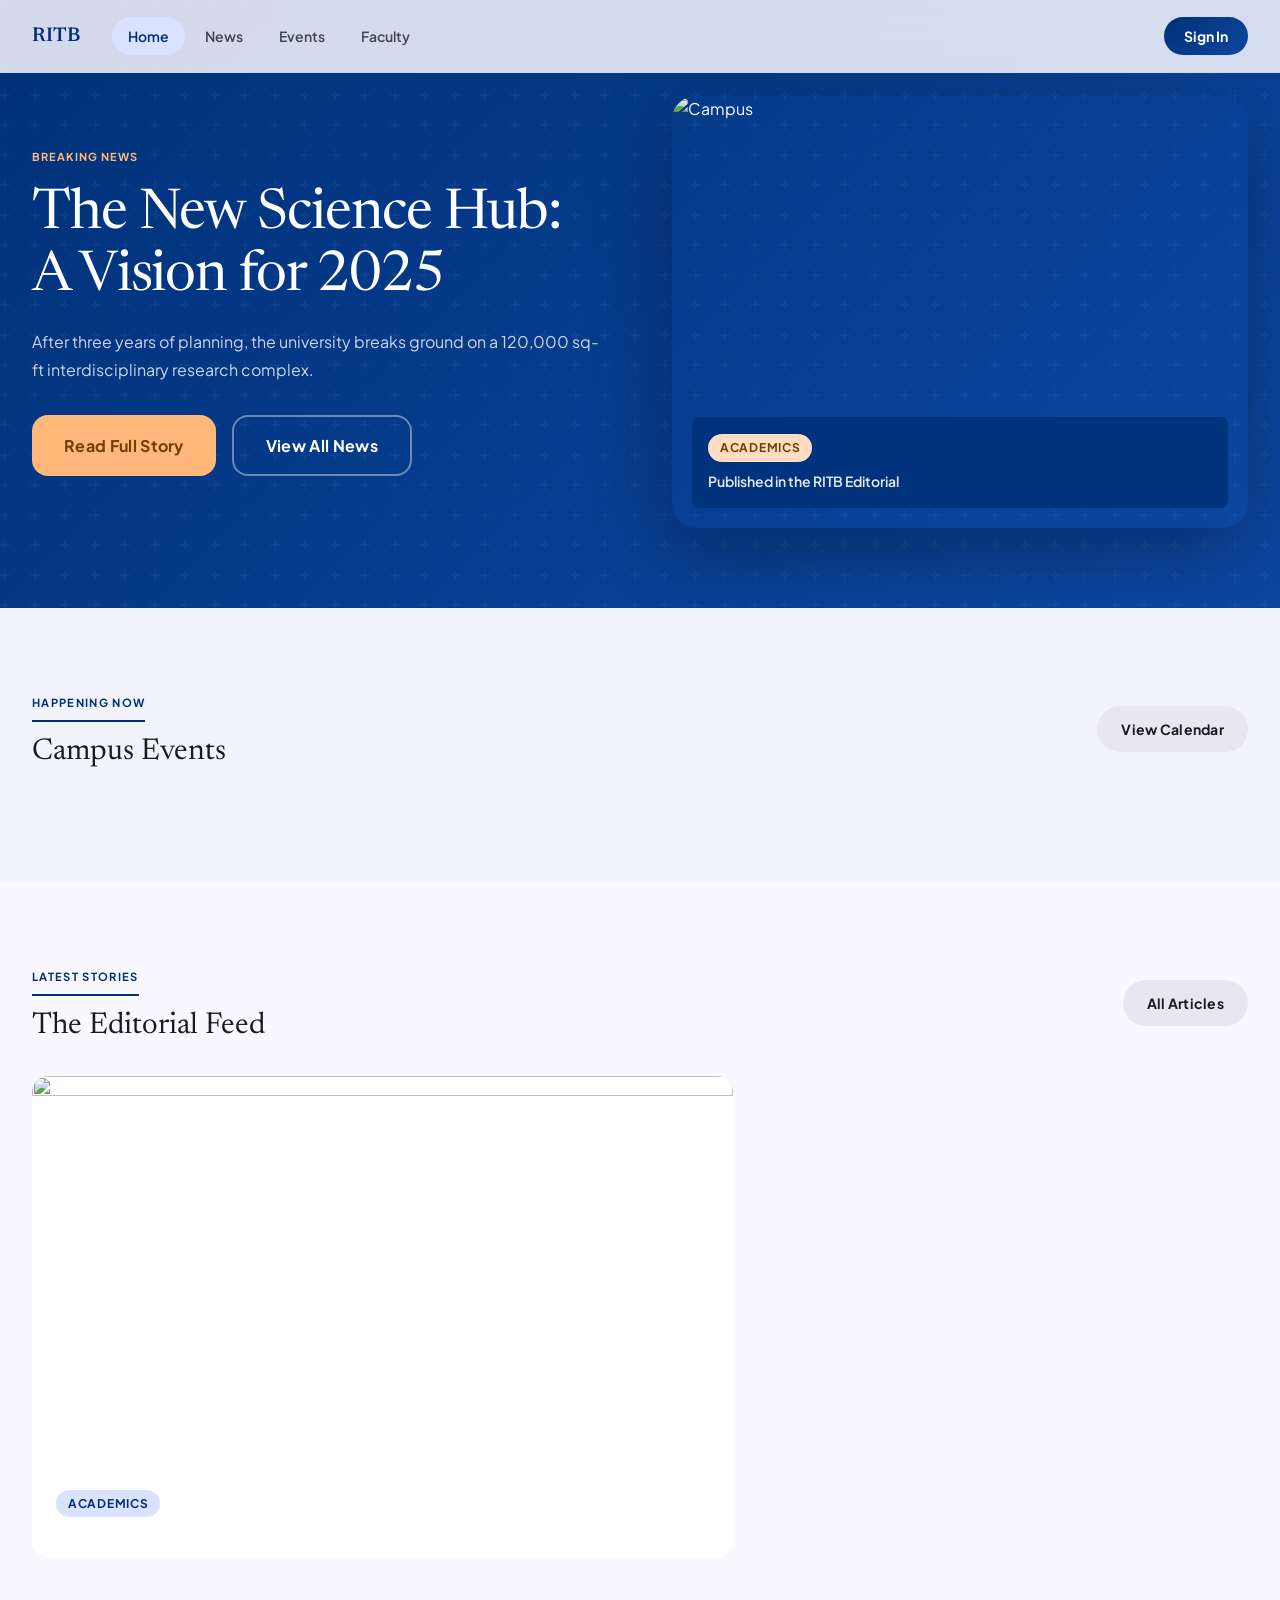
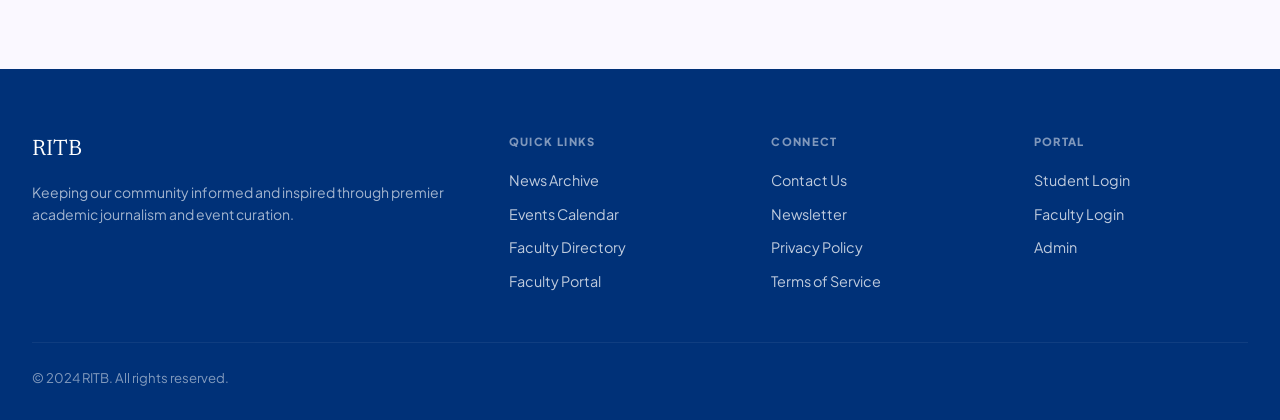
==== index.html @ 0087e07a "index.html" ====
<!DOCTYPE html>
<html lang="en">

<head>
  <meta charset="UTF-8">
  <meta name="viewport" content="width=device-width, initial-scale=1.0">
  <title> RITB — Campus News & Events</title>
  <meta name="description"
    content="Your premium campus news portal: the latest stories, upcoming events, and faculty insights.">
  <link rel="stylesheet" href="styles.css">
  <link rel="stylesheet"
    href="https://fonts.googleapis.com/css2?family=Material+Symbols+Rounded:opsz,wght,FILL,GRAD@20..48,100..700,0..1,-50..200">
</head>

<body>

  <!-- Navigation -->
  <nav class="nav">
    <div class="nav-inner">
      <a href="index.html" class="nav-logo">RITB</a>
      <div class="nav-links" id="nav-links">
        <a href="index.html" class="active">Home</a>
        <a href="news-archive.html">News</a>
        <a href="events-calendar.html">Events</a>
        <a href="faculty-directory.html">Faculty</a>
      </div>
      <button class="nav-menu-btn" onclick="toggleMenu()" style="margin-left:auto; margin-right: 1rem;">
        <span class="material-symbols-rounded">menu</span>
      </button>
      <div class="nav-actions" id="nav-actions">
        <a href="login.html" class="btn-nav-login">Sign In</a>
      </div>
    </div>
  </nav>

  <!-- Hero -->
  <section class="hero page-top" id="hero-section">
    <div class="container">
      <div class="hero-grid-2col" style="display:grid;grid-template-columns:1fr 1fr;gap:4rem;align-items:center">
        <div>
          <span class="label-sm" style="color:var(--tertiary-fixed-dim);display:block;margin-bottom:1.25rem">Breaking
            News</span>
          <h1 class="display-lg" id="hero-title" style="color:#fff;margin-bottom:1.25rem;line-height:1.1">
            The New Science Hub: A Vision for 2025
          </h1>
          <p class="body-lg" style="color:rgba(255,255,255,0.8);margin-bottom:2rem" id="hero-excerpt">
            After three years of planning, the university breaks ground on a 120,000 sq-ft interdisciplinary research
            complex.
          </p>
          <div style="display:flex;gap:1rem;flex-wrap:wrap">
            <a href="#" class="btn btn-lg" id="hero-btn"
              style="background:var(--tertiary-fixed-dim);color:var(--tertiary-container)">Read Full Story</a>
            <a href="news-archive.html" class="btn btn-lg btn-outline"
              style="border-color:rgba(255,255,255,0.4);color:#fff">View All News</a>
          </div>
        </div>
        <div style="position:relative">
          <img id="hero-img" src="https://images.unsplash.com/photo-1562774053-701939374585?w=800" alt="Campus"
            style="border-radius:var(--radius-xl);width:100%;aspect-ratio:4/3;object-fit:cover;box-shadow:0 24px 80px rgba(0,0,0,0.3)"
            onerror="imgFallback(this,'news')">
          <div
            style="position:absolute;bottom:1.25rem;left:1.25rem;right:1.25rem;background:rgba(0,49,120,0.85);backdrop-filter:blur(8px);border-radius:var(--radius-md);padding:1rem">
            <span id="hero-cat" class="chip chip-tertiary label-sm" style="margin-bottom:0.5rem">Academics</span>
            <p style="color:rgba(255,255,255,0.9);font-size:0.875rem;font-weight:600">Published in the RITB Editorial
            </p>
          </div>
        </div>
      </div>
    </div>
  </section>

  <!-- Campus Events -->
  <section class="section" style="background:var(--surface-container-low)">
    <div class="container">
      <div class="flex justify-between items-center mb-8">
        <div>
          <span class="section-tag">Happening Now</span>
          <h2 class="display-sm font-display">Campus Events</h2>
        </div>
        <a href="events-calendar.html" class="btn btn-secondary btn-pill">View Calendar</a>
      </div>
      <div class="grid-3" id="events-grid">
        <!-- Loaded dynamically -->
      </div>
    </div>
  </section>

  <!-- Editorial Feed -->
  <section class="section">
    <div class="container">
      <div class="flex justify-between items-center mb-8">
        <div>
          <span class="section-tag">Latest Stories</span>
          <h2 class="display-sm font-display">The Editorial Feed</h2>
        </div>
        <a href="news-archive.html" class="btn btn-secondary btn-pill">All Articles</a>
      </div>

      <div class="editorial-grid" style="display:grid;grid-template-columns:1.5fr 1fr;gap:3rem">
        <!-- Featured Article -->
        <div>
          <div class="card" id="featured-article" style="cursor:pointer">
            <img class="card-img" id="featured-img" src="" alt="" onerror="imgFallback(this,'news')"
              style="aspect-ratio:16/9">
            <div class="card-body">
              <div class="card-meta">
                <span class="chip chip-primary label-sm" id="featured-cat">Academics</span>
                <span class="text-muted text-sm" id="featured-date"></span>
              </div>
              <h3 class="headline-lg font-display mb-3" id="featured-title"></h3>
              <p class="body-md text-muted mb-4" id="featured-excerpt"></p>
              <span class="label-md text-muted" id="featured-author"></span>
            </div>
          </div>
        </div>

        <!-- Secondary Articles -->
        <div style="display:flex;flex-direction:column;gap:1.5rem" id="secondary-articles">
          <!-- Loaded dynamically -->
        </div>
      </div>

      <!-- More Articles Grid -->
      <div class="grid-3 mt-8" id="more-articles">
        <!-- Loaded dynamically -->
      </div>
    </div>
  </section>

  <!-- Footer -->
  <footer class="footer">
    <div class="container">
      <div class="footer-grid">
        <div>
          <div class="footer-logo">RITB</div>
          <p class="footer-desc">Keeping our community informed and inspired through premier academic journalism and
            event curation.</p>
        </div>
        <div>
          <div class="footer-heading">Quick Links</div>
          <ul>
            <li><a href="news-archive.html">News Archive</a></li>
            <li><a href="events-calendar.html">Events Calendar</a></li>
            <li><a href="faculty-directory.html">Faculty Directory</a></li>
            <li><a href="login.html">Faculty Portal</a></li>
          </ul>
        </div>
        <div>
          <div class="footer-heading">Connect</div>
          <ul>
            <li><a href="#">Contact Us</a></li>
            <li><a href="#">Newsletter</a></li>
            <li><a href="#">Privacy Policy</a></li>
            <li><a href="#">Terms of Service</a></li>
          </ul>
        </div>
        <div>
          <div class="footer-heading">Portal</div>
          <ul>
            <li><a href="login.html">Student Login</a></li>
            <li><a href="login.html">Faculty Login</a></li>
            <li><a href="admin.html">Admin</a></li>
          </ul>
        </div>
      </div>
      <div class="footer-bottom">© 2024 RITB. All rights reserved.</div>
    </div>
  </footer>

  <script src="app.js"></script>
  <script>
    async function loadHomePage() {
      // Load hero from top news
      try {
        const news = await apiFetch('/api/news');
        if (news.length > 0) {
          const top = news[0];
          document.getElementById('hero-title').textContent = top.title;
          document.getElementById('hero-excerpt').textContent = top.excerpt || '';
          document.getElementById('hero-img').src = top.image_url || '';
          document.getElementById('hero-cat').textContent = top.category;
          document.getElementById('hero-btn').href = `news-detail.html?id=${top.id}`;
        }

        // Featured
        if (news.length > 1) {
          const f = news[1];
          document.getElementById('featured-img').src = f.image_url || '';
          document.getElementById('featured-cat').textContent = f.category;
          document.getElementById('featured-date').textContent = timeAgo(f.published_at);
          document.getElementById('featured-title').textContent = f.title;
          document.getElementById('featured-excerpt').textContent = f.excerpt || '';
          document.getElementById('featured-author').textContent = f.author_name ? `By ${f.author_name}` : '';
          document.getElementById('featured-article').onclick = () => window.location.href = `news-detail.html?id=${f.id}`;
        }

        // Secondary articles
        const secondary = news.slice(2, 5);
        document.getElementById('secondary-articles').innerHTML = secondary.map(a => `
      <a href="news-detail.html?id=${a.id}" style="display:flex;gap:1rem;align-items:flex-start;text-decoration:none;padding:1rem;border-radius:var(--radius-md);background:var(--surface-container-lowest);transition:all var(--transition)" onmouseover="this.style.transform='translateY(-2px)'" onmouseout="this.style.transform=''">
        <img src="${a.image_url || ''}" alt="" style="width:80px;height:60px;object-fit:cover;border-radius:var(--radius-sm);flex-shrink:0" onerror="imgFallback(this,'news')">
        <div>
          <span class="chip ${getCategoryColor(a.category)} label-sm" style="margin-bottom:0.25rem">${a.category}</span>
          <h4 style="font-family:var(--font-display);font-size:1rem;line-height:1.35;margin-bottom:0.25rem;color:var(--on-surface)">${a.title}</h4>
          <span class="text-muted" style="font-size:0.8rem">${timeAgo(a.published_at)}</span>
        </div>
      </a>`).join('');

        // More articles grid
        const more = news.slice(5, 8);
        document.getElementById('more-articles').innerHTML = more.map(a => `
      <a href="news-detail.html?id=${a.id}" class="card" style="display:block">
        <img class="card-img" src="${a.image_url}" alt="" onerror="imgFallback(this,'news')">
        <div class="card-body">
          <div class="card-meta">
            <span class="chip ${getCategoryColor(a.category)} label-sm">${a.category}</span>
            <span class="text-muted text-sm">${timeAgo(a.published_at)}</span>
          </div>
          <h4 class="headline-md font-display mb-2">${a.title}</h4>
          <p class="text-muted body-md" style="display:-webkit-box;-webkit-line-clamp:2;-webkit-box-orient:vertical;overflow:hidden">${a.excerpt || ''}</p>
        </div>
      </a>`).join('');
      } catch (e) {
        console.error('Failed to load news:', e);
      }

      // Load events
      try {
        const events = await apiFetch('/api/events');
        
        // Filter for upcoming events (where end time is in the future)
        const now = new Date();
        const upcomingEvents = events.filter(ev => {
          if (!ev.event_date || !ev.time_end) return true; // keep if data missing
          const [hours, minutes] = ev.time_end.split(':');
          const endDateTime = new Date(ev.event_date);
          endDateTime.setHours(parseInt(hours, 10), parseInt(minutes, 10), 0, 0);
          return endDateTime >= now;
        });
        
        const shown = upcomingEvents.slice(0, 3);
        document.getElementById('events-grid').innerHTML = shown.map(ev => `
      <a href="event-detail.html?id=${ev.id}" class="card" style="display:block">
        <img class="card-img" src="${ev.image_url}" alt="" onerror="imgFallback(this,'event')">
        <div class="card-body">
          <div class="card-meta">
            <span class="chip ${getCategoryColor(ev.category)}">${ev.category}</span>
          </div>
          <h3 class="headline-md font-display mb-2">${ev.title}</h3>
          <div style="display:flex;flex-direction:column;gap:0.35rem">
            <div class="flex items-center gap-2 text-muted text-sm">
              <span class="material-symbols-rounded" style="font-size:1rem">calendar_today</span>
              ${formatDate(ev.event_date)}
            </div>
            <div class="flex items-center gap-2 text-muted text-sm">
              <span class="material-symbols-rounded" style="font-size:1rem">schedule</span>
              ${formatTime(ev.time_start)} – ${formatTime(ev.time_end)}
            </div>
            <div class="flex items-center gap-2 text-muted text-sm">
              <span class="material-symbols-rounded" style="font-size:1rem">location_on</span>
              ${ev.location || 'TBD'}
            </div>
          </div>
        </div>
      </a>`).join('');
      } catch (e) {
        console.error('Failed to load events:', e);
      }
    }

    loadHomePage();
  </script>
</body>

</html>
---- styles.css ----
/* ═══════════════════════════════════════════════════════
   RITB — Global Design System
   Academic Editorial Aesthetic
═══════════════════════════════════════════════════════ */

@import url('https://fonts.googleapis.com/css2?family=Newsreader:ital,wght@0,300;0,400;0,500;0,600;0,700;1,300;1,400;1,600&family=Plus+Jakarta+Sans:wght@300;400;500;600;700;800&display=swap');

/* ─── CSS Custom Properties ─── */
:root {
  --primary: #003178;
  --primary-container: #0d47a1;
  --primary-fixed: #d9e2ff;
  --on-primary: #ffffff;
  --secondary: #005faf;
  --secondary-container: #54a0fe;
  --tertiary: #532b00;
  --tertiary-container: #743e00;
  --tertiary-fixed: #ffdcc2;
  --tertiary-fixed-dim: #ffb77a;
  --on-tertiary: #ffffff;
  --surface: #faf8ff;
  --surface-bright: #faf8ff;
  --surface-container: #ededf5;
  --surface-container-high: #e8e7f0;
  --surface-container-highest: #e2e2ea;
  --surface-container-low: #f3f3fb;
  --surface-container-lowest: #ffffff;
  --surface-dim: #d9d9e1;
  --on-surface: #1a1b21;
  --on-surface-variant: #434652;
  --outline: #737783;
  --outline-variant: #c3c6d4;
  --error: #ba1a1a;
  --error-container: #ffdad6;

  --font-display: 'Newsreader', Georgia, serif;
  --font-body: 'Plus Jakarta Sans', system-ui, sans-serif;

  --radius-sm: 4px;
  --radius-md: 8px;
  --radius-lg: 16px;
  --radius-xl: 24px;
  --radius-full: 9999px;

  --shadow-soft: 0 8px 32px rgba(26, 27, 33, 0.06);
  --shadow-card: 0 4px 24px rgba(26, 27, 33, 0.08);
  --transition: 0.25s cubic-bezier(0.4, 0, 0.2, 1);
}

/* ─── Reset ─── */
*,
*::before,
*::after {
  box-sizing: border-box;
  margin: 0;
  padding: 0;
}

html {
  scroll-behavior: smooth;
  -webkit-text-size-adjust: 100%;
}

body {
  font-family: var(--font-body);
  background: var(--surface);
  color: var(--on-surface);
  line-height: 1.6;
  font-size: 16px;
}

img {
  display: block;
  max-width: 100%;
  height: auto;
}

a {
  color: inherit;
  text-decoration: none;
}

button {
  cursor: pointer;
  border: none;
  background: none;
  font-family: inherit;
}

input,
textarea,
select {
  font-family: inherit;
}

/* ─── Typography Scale ─── */
.display-lg {
  font-family: var(--font-display);
  font-size: clamp(2.5rem, 5vw, 3.5rem);
  line-height: 1.1;
  font-weight: 400;
  letter-spacing: -0.02em;
}

.display-md {
  font-family: var(--font-display);
  font-size: clamp(1.8rem, 3.5vw, 2.5rem);
  line-height: 1.15;
  font-weight: 400;
  letter-spacing: -0.015em;
}

.display-sm {
  font-family: var(--font-display);
  font-size: clamp(1.4rem, 2.5vw, 1.875rem);
  line-height: 1.2;
  font-weight: 400;
}

.headline-lg {
  font-family: var(--font-display);
  font-size: 1.5rem;
  line-height: 1.3;
  font-weight: 500;
}

.headline-md {
  font-family: var(--font-display);
  font-size: 1.25rem;
  line-height: 1.35;
  font-weight: 500;
}

.title-lg {
  font-family: var(--font-body);
  font-size: 1.125rem;
  line-height: 1.4;
  font-weight: 700;
}

.title-md {
  font-family: var(--font-body);
  font-size: 1rem;
  font-weight: 700;
}

.body-lg {
  font-size: 1rem;
  line-height: 1.7;
}

.body-md {
  font-size: 0.9375rem;
  line-height: 1.6;
}

.label-lg {
  font-size: 0.875rem;
  font-weight: 600;
  letter-spacing: 0.05em;
}

.label-md {
  font-size: 0.75rem;
  font-weight: 700;
  letter-spacing: 0.08em;
  text-transform: uppercase;
}

.label-sm {
  font-size: 0.6875rem;
  font-weight: 700;
  letter-spacing: 0.1em;
  text-transform: uppercase;
}

/* ─── Navigation ─── */
.nav {
  position: fixed;
  top: 0;
  left: 0;
  right: 0;
  z-index: 100;
  background: rgba(250, 248, 255, 0.85);
  backdrop-filter: blur(12px);
  -webkit-backdrop-filter: blur(12px);
  border-bottom: 1px solid rgba(195, 198, 212, 0.2);
}

.nav-inner {
  max-width: 1280px;
  margin: 0 auto;
  padding: 0 2rem;
  display: flex;
  align-items: center;
  gap: 2rem;
  height: 72px;
}

.nav-logo {
  font-family: var(--font-display);
  font-size: 1.25rem;
  font-weight: 600;
  color: var(--primary);
  white-space: nowrap;
}

.nav-links {
  display: flex;
  gap: 0.25rem;
  margin-right: auto;
}

.nav-menu-btn {
  display: none;
  background: transparent;
  border: none;
  color: var(--primary);
  font-size: 1.5rem;
  cursor: pointer;
  padding: 0.5rem;
}

.nav-links a {
  font-size: 0.875rem;
  font-weight: 600;
  color: var(--on-surface-variant);
  padding: 0.5rem 1rem;
  border-radius: var(--radius-full);
  transition: all var(--transition);
}

.nav-links a:hover,
.nav-links a.active {
  color: var(--primary);
  background: var(--primary-fixed);
}

.nav-actions {
  display: flex;
  gap: 0.75rem;
  align-items: center;
}

.btn-nav-login {
  font-size: 0.875rem;
  font-weight: 700;
  padding: 0.5rem 1.25rem;
  border-radius: var(--radius-full);
  background: linear-gradient(135deg, var(--primary), var(--primary-container));
  color: var(--on-primary);
  transition: all var(--transition);
  white-space: nowrap;
}

.btn-nav-login:hover {
  opacity: 0.9;
  transform: translateY(-1px);
  box-shadow: 0 4px 16px rgba(0, 49, 120, 0.3);
}

.user-chip {
  display: flex;
  align-items: center;
  gap: 0.5rem;
  font-size: 0.875rem;
  font-weight: 600;
  color: var(--primary);
  padding: 0.4rem 1rem;
  border-radius: var(--radius-full);
  background: var(--primary-fixed);
  cursor: pointer;
}

/* ─── Buttons ─── */
.btn {
  display: inline-flex;
  align-items: center;
  justify-content: center;
  gap: 0.5rem;
  font-family: var(--font-body);
  font-size: 0.875rem;
  font-weight: 700;
  padding: 0.75rem 1.5rem;
  border-radius: var(--radius-md);
  transition: all var(--transition);
  cursor: pointer;
  border: none;
  letter-spacing: 0.02em;
}

.btn-primary {
  background: linear-gradient(135deg, var(--primary), var(--primary-container));
  color: var(--on-primary);
}

.btn-primary:hover {
  opacity: 0.92;
  transform: translateY(-1px);
  box-shadow: 0 6px 20px rgba(0, 49, 120, 0.35);
}

.btn-secondary {
  background: var(--surface-container-high);
  color: var(--on-surface);
}

.btn-secondary:hover {
  background: var(--surface-dim);
}

.btn-outline {
  background: transparent;
  border: 2px solid var(--primary);
  color: var(--primary);
}

.btn-outline:hover {
  background: var(--primary-fixed);
}

.btn-danger {
  background: var(--error);
  color: #fff;
}

.btn-danger:hover {
  opacity: 0.9;
}

.btn-sm {
  padding: 0.4rem 0.875rem;
  font-size: 0.8125rem;
}

.btn-lg {
  padding: 1rem 2rem;
  font-size: 1rem;
  border-radius: var(--radius-lg);
}

.btn-full {
  width: 100%;
}

.btn-pill {
  border-radius: var(--radius-full);
}

/* ─── Cards ─── */
.card {
  background: var(--surface-container-lowest);
  border-radius: var(--radius-lg);
  overflow: hidden;
  transition: all var(--transition);
}

.card:hover {
  transform: translateY(-3px);
  box-shadow: var(--shadow-card);
}

.card-img {
  width: 100%;
  aspect-ratio: 16/9;
  object-fit: cover;
}

.card-body {
  padding: 1.25rem 1.5rem 1.5rem;
}

.card-meta {
  display: flex;
  align-items: center;
  gap: 0.75rem;
  margin-bottom: 0.75rem;
}

/* ─── Chips / Tags ─── */
.chip {
  display: inline-flex;
  align-items: center;
  padding: 0.25rem 0.75rem;
  border-radius: var(--radius-full);
  font-size: 0.75rem;
  font-weight: 700;
  letter-spacing: 0.06em;
  text-transform: uppercase;
}

.chip-primary {
  background: var(--primary-fixed);
  color: var(--primary);
}

.chip-tertiary {
  background: var(--tertiary-fixed);
  color: var(--tertiary-container);
}

.chip-secondary {
  background: rgba(84, 160, 254, 0.15);
  color: var(--secondary);
}

.chip-success {
  background: #e8f5e9;
  color: #2e7d32;
}

.chip-warning {
  background: #fff8e1;
  color: #e65100;
}

.chip-danger {
  background: var(--error-container);
  color: #93000a;
}

.chip-filter {
  background: var(--surface-container-high);
  color: var(--on-surface-variant);
  border: 1.5px solid transparent;
  cursor: pointer;
  transition: all var(--transition);
  padding: 0.4rem 1rem;
  font-size: 0.8125rem;
}

.chip-filter:hover,
.chip-filter.active {
  background: var(--primary-fixed);
  color: var(--primary);
  border-color: var(--primary);
}

/* ─── Form Elements ─── */
.form-group {
  margin-bottom: 1.25rem;
}

.form-label {
  display: block;
  margin-bottom: 0.4rem;
  font-size: 0.75rem;
  font-weight: 700;
  letter-spacing: 0.08em;
  text-transform: uppercase;
  color: var(--on-surface-variant);
}

.form-input {
  width: 100%;
  padding: 0.75rem 1rem;
  background: var(--surface-container-highest);
  border: none;
  outline: none;
  border-radius: var(--radius-sm);
  color: var(--on-surface);
  font-family: var(--font-body);
  font-size: 0.9375rem;
  transition: all var(--transition);
}

.form-input:focus {
  background: var(--surface-container-high);
  box-shadow: 0 0 0 2px var(--primary);
}

textarea.form-input {
  resize: vertical;
  min-height: 120px;
}

.form-select {
  width: 100%;
  padding: 0.75rem 1rem;
  background: var(--surface-container-highest);
  border: none;
  outline: none;
  border-radius: var(--radius-sm);
  color: var(--on-surface);
  font-family: var(--font-body);
  font-size: 0.9375rem;
  appearance: none;
  cursor: pointer;
  background-image: url("data:image/svg+xml,%3Csvg xmlns='http://www.w3.org/2000/svg' width='12' height='8' viewBox='0 0 12 8'%3E%3Cpath fill='%23434652' d='M1 1l5 5 5-5'/%3E%3C/svg%3E");
  background-repeat: no-repeat;
  background-position: right 1rem center;
  padding-right: 2.5rem;
}

.form-hint {
  font-size: 0.8125rem;
  color: var(--on-surface-variant);
  margin-top: 0.35rem;
}

.form-error {
  font-size: 0.8125rem;
  color: var(--error);
  margin-top: 0.35rem;
}

/* Generic input utility (alias) */
.input {
  width: 100%;
  padding: 0.75rem 1rem;
  background: var(--surface-container-highest);
  border: 1px solid var(--outline-variant);
  outline: none;
  border-radius: var(--radius-md);
  color: var(--on-surface);
  font-family: var(--font-body);
  font-size: 0.9375rem;
  transition: all var(--transition);
}

.input:focus {
  border-color: var(--primary);
  box-shadow: 0 0 0 2px rgba(0, 49, 120, 0.2);
}

/* ─── Section Layout ─── */
.page-top {
  padding-top: 72px;
}

.section {
  padding: 5rem 0;
}

.section-sm {
  padding: 2.5rem 0;
}

.container {
  max-width: 1280px;
  margin: 0 auto;
  padding: 0 2rem;
}

.container-narrow {
  max-width: 860px;
  margin: 0 auto;
  padding: 0 2rem;
}

.section-header {
  margin-bottom: 3rem;
}

.section-tag {
  display: inline-block;
  margin-bottom: 0.75rem;
  font-size: 0.7rem;
  font-weight: 700;
  letter-spacing: 0.12em;
  text-transform: uppercase;
  color: var(--primary);
  padding-bottom: 0.5rem;
  border-bottom: 2px solid var(--primary);
}

/* ─── Grid Layouts ─── */
.grid-3 {
  display: grid;
  grid-template-columns: repeat(auto-fill, minmax(300px, 1fr));
  gap: 2rem;
}

.grid-4 {
  display: grid;
  grid-template-columns: repeat(auto-fill, minmax(240px, 1fr));
  gap: 1.5rem;
}

.grid-2 {
  display: grid;
  grid-template-columns: repeat(auto-fill, minmax(400px, 1fr));
  gap: 2rem;
}

/* ─── Hero Sections ─── */
.hero {
  background: linear-gradient(135deg, var(--primary) 0%, var(--primary-container) 100%);
  color: var(--on-primary);
  padding: 6rem 0 5rem;
  position: relative;
  overflow: hidden;
}

.hero::before {
  content: '';
  position: absolute;
  inset: 0;
  background: url("data:image/svg+xml,%3Csvg width='60' height='60' viewBox='0 0 60 60' xmlns='http://www.w3.org/2000/svg'%3E%3Cg fill='none' fill-rule='evenodd'%3E%3Cg fill='%23ffffff' fill-opacity='0.03'%3E%3Cpath d='M36 34v-4h-2v4h-4v2h4v4h2v-4h4v-2h-4zm0-30V0h-2v4h-4v2h4v4h2V6h4V4h-4zM6 34v-4H4v4H0v2h4v4h2v-4h4v-2H6zM6 4V0H4v4H0v2h4v4h2V6h4V4H6z'/%3E%3C/g%3E%3C/g%3E%3C/svg%3E");
}

/* ─── Tables ─── */
.table-wrap {
  overflow-x: auto;
  border-radius: var(--radius-lg);
}

table {
  width: 100%;
  border-collapse: collapse;
}

th {
  background: var(--surface-container);
  text-align: left;
  padding: 0.875rem 1.25rem;
  font-size: 0.75rem;
  font-weight: 700;
  letter-spacing: 0.08em;
  text-transform: uppercase;
  color: var(--on-surface-variant);
}

td {
  padding: 1rem 1.25rem;
  border-bottom: 1px solid var(--surface-container);
}

tr:last-child td {
  border-bottom: none;
}

tr:hover td {
  background: var(--surface-container-low);
}

/* ─── Modals ─── */
.modal-overlay {
  position: fixed;
  inset: 0;
  z-index: 200;
  background: rgba(26, 27, 33, 0.5);
  backdrop-filter: blur(4px);
  display: none;
  align-items: center;
  justify-content: center;
  padding: 1rem;
}

.modal-overlay.open {
  display: flex;
}

.modal {
  background: var(--surface-container-lowest);
  border-radius: var(--radius-xl);
  padding: 2rem;
  max-width: 480px;
  width: 100%;
  box-shadow: 0 24px 80px rgba(26, 27, 33, 0.2);
  animation: slideUp 0.3s ease;
}

@keyframes slideUp {
  from {
    opacity: 0;
    transform: translateY(24px);
  }

  to {
    opacity: 1;
    transform: translateY(0);
  }
}

/* ─── Alerts / Toasts ─── */
.toast {
  position: fixed;
  bottom: 2rem;
  right: 2rem;
  z-index: 300;
  padding: 1rem 1.5rem;
  border-radius: var(--radius-lg);
  background: var(--on-surface);
  color: var(--surface);
  font-weight: 600;
  font-size: 0.9rem;
  box-shadow: var(--shadow-card);
  animation: toastIn 0.3s ease;
  max-width: 360px;
}

.toast.success {
  background: #2e7d32;
}

.toast.error {
  background: var(--error);
}

@keyframes toastIn {
  from {
    opacity: 0;
    transform: translateY(16px);
  }

  to {
    opacity: 1;
    transform: translateY(0);
  }
}

/* ─── Loading Skeleton ─── */
.skeleton {
  background: linear-gradient(90deg, var(--surface-container-high) 25%, var(--surface-container) 50%, var(--surface-container-high) 75%);
  background-size: 200% 100%;
  animation: shimmer 1.5s infinite;
  border-radius: var(--radius-sm);
}

@keyframes shimmer {
  0% {
    background-position: 200% 0;
  }

  100% {
    background-position: -200% 0;
  }
}

/* ─── Sidebar Dashboard Layout ─── */
.dashboard-layout {
  display: flex;
  min-height: 100vh;
}

.sidebar {
  width: 260px;
  flex-shrink: 0;
  background: var(--surface-container-lowest);
  border-right: 1px solid var(--surface-container);
  padding: 1.5rem 1rem;
  position: sticky;
  top: 0;
  height: 100vh;
  overflow-y: auto;
}

.sidebar-logo {
  font-family: var(--font-display);
  font-size: 1.1rem;
  font-weight: 600;
  color: var(--primary);
  margin-bottom: 2rem;
  padding: 0 0.5rem;
}

.sidebar-label {
  font-size: 0.65rem;
  font-weight: 800;
  letter-spacing: 0.12em;
  text-transform: uppercase;
  color: var(--outline);
  padding: 0.5rem;
  margin-top: 1rem;
  margin-bottom: 0.25rem;
}

.sidebar-link {
  display: flex;
  align-items: center;
  gap: 0.75rem;
  padding: 0.75rem 1rem;
  border-radius: var(--radius-md);
  font-size: 0.9rem;
  font-weight: 600;
  color: var(--on-surface-variant);
  transition: all var(--transition);
}

.sidebar-link:hover {
  background: var(--surface-container-low);
  color: var(--on-surface);
}

.sidebar-link.active {
  background: var(--primary-fixed);
  color: var(--primary);
}

.sidebar-link .material-symbols-rounded {
  font-size: 1.25rem;
}

.dashboard-main {
  flex: 1;
  min-width: 0;
  padding: 2.5rem 3rem;
  background: var(--surface);
}

/* ─── Search Bar ─── */
.search-bar {
  display: flex;
  align-items: center;
  gap: 0.75rem;
  background: var(--surface-container-high);
  border-radius: var(--radius-full);
  padding: 0.6rem 1.25rem;
  max-width: 400px;
}

.search-bar input {
  border: none;
  background: transparent;
  outline: none;
  flex: 1;
  font-family: var(--font-body);
  font-size: 0.9375rem;
  color: var(--on-surface);
}

/* ─── Footer ─── */
.footer {
  background: var(--primary);
  color: rgba(255, 255, 255, 0.85);
  padding: 4rem 0 2rem;
}

.footer-grid {
  display: grid;
  grid-template-columns: 2fr 1fr 1fr 1fr;
  gap: 3rem;
  margin-bottom: 3rem;
}

.footer-logo {
  font-family: var(--font-display);
  font-size: 1.4rem;
  color: #fff;
  margin-bottom: 0.75rem;
}

.footer-desc {
  font-size: 0.875rem;
  opacity: 0.75;
  line-height: 1.6;
}

.footer-heading {
  font-size: 0.7rem;
  font-weight: 800;
  letter-spacing: 0.12em;
  text-transform: uppercase;
  color: rgba(255, 255, 255, 0.5);
  margin-bottom: 1rem;
}

.footer ul {
  list-style: none;
  display: flex;
  flex-direction: column;
  gap: 0.5rem;
}

.footer ul li a {
  font-size: 0.9rem;
  color: rgba(255, 255, 255, 0.75);
  transition: color var(--transition);
}

.footer ul li a:hover {
  color: #fff;
}

.footer-bottom {
  border-top: 1px solid rgba(255, 255, 255, 0.1);
  padding-top: 1.5rem;
  font-size: 0.825rem;
  opacity: 0.6;
}

/* ─── Upload Area ─── */
.upload-area {
  border: 2px dashed var(--outline-variant);
  border-radius: var(--radius-lg);
  padding: 2.5rem;
  text-align: center;
  cursor: pointer;
  transition: all var(--transition);
  background: var(--surface-container-low);
}

.upload-area:hover,
.upload-area.drag-over {
  border-color: var(--primary);
  background: var(--primary-fixed);
}

.upload-area .material-symbols-rounded {
  font-size: 2.5rem;
  color: var(--outline);
  margin-bottom: 0.75rem;
}

/* ─── Empty State ─── */
.empty-state {
  text-align: center;
  padding: 5rem 2rem;
  color: var(--on-surface-variant);
}

.empty-state .material-symbols-rounded {
  font-size: 3rem;
  margin-bottom: 1rem;
  opacity: 0.5;
}

/* ─── Divider ─── */
.divider {
  height: 1px;
  background: var(--surface-container);
  margin: 0;
}

/* ─── Utilities ─── */
.text-primary {
  color: var(--primary);
}

.text-secondary {
  color: var(--secondary);
}

.text-muted {
  color: var(--on-surface-variant);
}

.text-sm {
  font-size: 0.875rem;
}

.text-center {
  text-align: center;
}

.font-display {
  font-family: var(--font-display);
}

.mt-1 {
  margin-top: 0.25rem;
}

.mt-2 {
  margin-top: 0.5rem;
}

.mt-3 {
  margin-top: 0.75rem;
}

.mt-4 {
  margin-top: 1rem;
}

.mt-6 {
  margin-top: 1.5rem;
}

.mt-8 {
  margin-top: 2rem;
}

.mb-1 {
  margin-bottom: 0.25rem;
}

.mb-2 {
  margin-bottom: 0.5rem;
}

.mb-3 {
  margin-bottom: 0.75rem;
}

.mb-4 {
  margin-bottom: 1rem;
}

.mb-6 {
  margin-bottom: 1.5rem;
}

.mb-8 {
  margin-bottom: 2rem;
}

.gap-2 {
  gap: 0.5rem;
}

.gap-3 {
  gap: 0.75rem;
}

.gap-4 {
  gap: 1rem;
}

.flex {
  display: flex;
}

.items-center {
  align-items: center;
}

.justify-between {
  justify-content: space-between;
}

.flex-wrap {
  flex-wrap: wrap;
}

.hidden {
  display: none !important;
}

.w-full {
  width: 100%;
}

/* ─── Responsive ─── */

/* Tablet */
@media (max-width: 1024px) {
  .container {
    padding: 0 1.5rem;
  }

  .nav-inner {
    padding: 0 1.5rem;
  }

  .footer-grid {
    grid-template-columns: 1fr 1fr;
    gap: 2rem;
  }

  /* Index hero 2-col → stack */
  .hero-grid-2col {
    grid-template-columns: 1fr !important;
  }

  /* Editorial feed 1.5/1 → stack */
  .editorial-grid {
    grid-template-columns: 1fr !important;
  }

  /* Events calendar 2/1 → stack */
  .calendar-grid {
    grid-template-columns: 1fr !important;
  }
}

/* Mobile */
@media (max-width: 768px) {

  /* ── Navigation ── */
  .nav-links {
    display: none;
    position: absolute;
    top: 72px;
    left: 0;
    right: 0;
    background: var(--surface-container-lowest);
    flex-direction: column;
    padding: 1rem;
    box-shadow: 0 4px 12px rgba(0,0,0,0.1);
    border-top: 1px solid var(--surface-container);
    z-index: 99;
  }

  .nav-links.active {
    display: flex;
  }

  .nav-menu-btn {
    display: flex !important;
  }

  .nav-inner {
    padding: 0 1rem;
    gap: 0.5rem;
  }

  .nav-actions {
    gap: 0.5rem;
  }

  .btn-nav-login {
    padding: 0.4rem 0.875rem;
    font-size: 0.8rem;
  }

  /* ── Sections ── */
  .section {
    padding: 3rem 0;
  }

  .container,
  .container-narrow {
    padding: 0 1rem;
  }

  .hero {
    padding: 4rem 0 3rem;
  }

  /* ── Inline grids in index.html hero ── */
  [style*="grid-template-columns:1fr 1fr"],
  [style*="grid-template-columns: 1fr 1fr"] {
    grid-template-columns: 1fr !important;
    gap: 2rem !important;
  }

  [style*="grid-template-columns:1.5fr 1fr"],
  [style*="grid-template-columns: 1.5fr 1fr"] {
    grid-template-columns: 1fr !important;
    gap: 1.5rem !important;
  }

  [style*="grid-template-columns:2fr 1fr"],
  [style*="grid-template-columns: 2fr 1fr"] {
    grid-template-columns: 1fr !important;
    gap: 1.5rem !important;
  }

  /* ── Grids ── */
  .grid-3,
  .grid-2 {
    grid-template-columns: 1fr;
  }

  .grid-4 {
    grid-template-columns: repeat(2, 1fr);
  }

  /* ── Cards ── */
  .flex.justify-between.items-center {
    flex-direction: column;
    align-items: flex-start !important;
    gap: 1rem;
  }

  /* ── Footer ── */
  .footer-grid {
    grid-template-columns: 1fr;
    gap: 1.5rem;
  }

  .footer {
    padding: 2.5rem 0 1.5rem;
  }

  /* ── Dashboard ── */
  .dashboard-layout {
    flex-direction: column;
  }

  .sidebar {
    width: 100%;
    height: auto;
    position: static;
    padding: 1rem;
  }

  .dashboard-main {
    padding: 1rem;
  }

  /* ── Buttons in hero ── */
  [style*="display:flex;gap:1rem;flex-wrap:wrap"] {
    flex-direction: column;
  }

  .btn-lg {
    padding: 0.875rem 1.5rem;
    font-size: 0.9375rem;
    text-align: center;
    width: 100%;
    justify-content: center;
  }

  /* ── Secondary articles on home page (horizontal cards → vertical) ── */
  #secondary-articles a {
    flex-direction: column !important;
  }
  #secondary-articles a img {
    width: 100% !important;
    height: 160px !important;
  }

  /* ── Calendar ── */
  .cal-grid {
    font-size: 0.75rem;
  }

  .cal-day {
    padding: 0.25rem;
  }

  .cal-date {
    font-size: 0.75rem;
    width: 1.5rem;
    height: 1.5rem;
    line-height: 1.5rem;
  }

  /* ── Events sidebar → below calendar ── */
  [style*="grid-template-columns:2fr 1fr"] {
    grid-template-columns: 1fr !important;
  }

  /* ── Events-calendar sidebar sticky → static ── */
  .events-sidebar {
    position: static !important;
    top: auto !important;
  }

  /* ── Modal ── */
  .modal {
    padding: 1.5rem 1.25rem;
    border-radius: var(--radius-lg);
  }

  /* ── Toast ── */
  .toast {
    left: 1rem;
    right: 1rem;
    bottom: 1rem;
    max-width: none;
  }

  /* ── Tables ── */
  .table-wrap {
    overflow-x: auto;
    -webkit-overflow-scrolling: touch;
  }

  /* ── Overflow safety ── */
  body {
    overflow-x: hidden;
  }

  * {
    max-width: 100%;
  }

  img {
    max-width: 100%;
    height: auto;
  }

  /* ── Fix hero card image overlay on mobile ── */
  [style*="position:absolute;bottom:1.25rem"] {
    position: static !important;
    margin-top: 1rem;
    border-radius: var(--radius-md);
    padding: 1rem;
    background: rgba(0,49,120,0.9) !important;
  }
}

/* Extra small screens */
@media (max-width: 480px) {
  .display-lg {
    font-size: 2rem;
  }

  .display-md {
    font-size: 1.6rem;
  }

  .display-sm {
    font-size: 1.3rem;
  }

  .grid-4 {
    grid-template-columns: 1fr;
  }

  .nav-logo {
    font-size: 1.1rem;
  }

  .section {
    padding: 2rem 0;
  }

  .footer-grid {
    grid-template-columns: 1fr;
  }

  .card-body {
    padding: 1rem;
  }
}

/* ─── Specific fix: repeat(N, 1fr) inline grids ─── */
@media (max-width: 768px) {
  /* Admin stats row: 5 columns → 2 columns */
  [style*="grid-template-columns:repeat(5,1fr)"],
  [style*="grid-template-columns: repeat(5, 1fr)"] {
    grid-template-columns: repeat(2, 1fr) !important;
  }

  /* Teacher dashboard stats: 3 columns → 1 */
  [style*="grid-template-columns:repeat(3,1fr)"],
  [style*="grid-template-columns: repeat(3, 1fr)"] {
    grid-template-columns: 1fr !important;
  }

  /* News archive featured article: side-by-side → stacked */
  [style*="grid-template-columns:1.2fr 1fr"] {
    grid-template-columns: 1fr !important;
    gap: 0 !important;
  }

  /* Faculty profile 2fr/1fr layout */
  [style*="grid-template-columns:2fr 1fr"] {
    grid-template-columns: 1fr !important;
    gap: 2rem !important;
  }

  /* Register forms side-by-side fields → stacked */
  [style*="grid-template-columns:1fr 1fr"] {
    grid-template-columns: 1fr !important;
  }
}

@media (max-width: 480px) {
  /* Admin stats row: 2 columns → 1 on tiny screens */
  [style*="grid-template-columns:repeat(5,1fr)"],
  [style*="grid-template-columns: repeat(5, 1fr)"] {
    grid-template-columns: 1fr !important;
  }
}
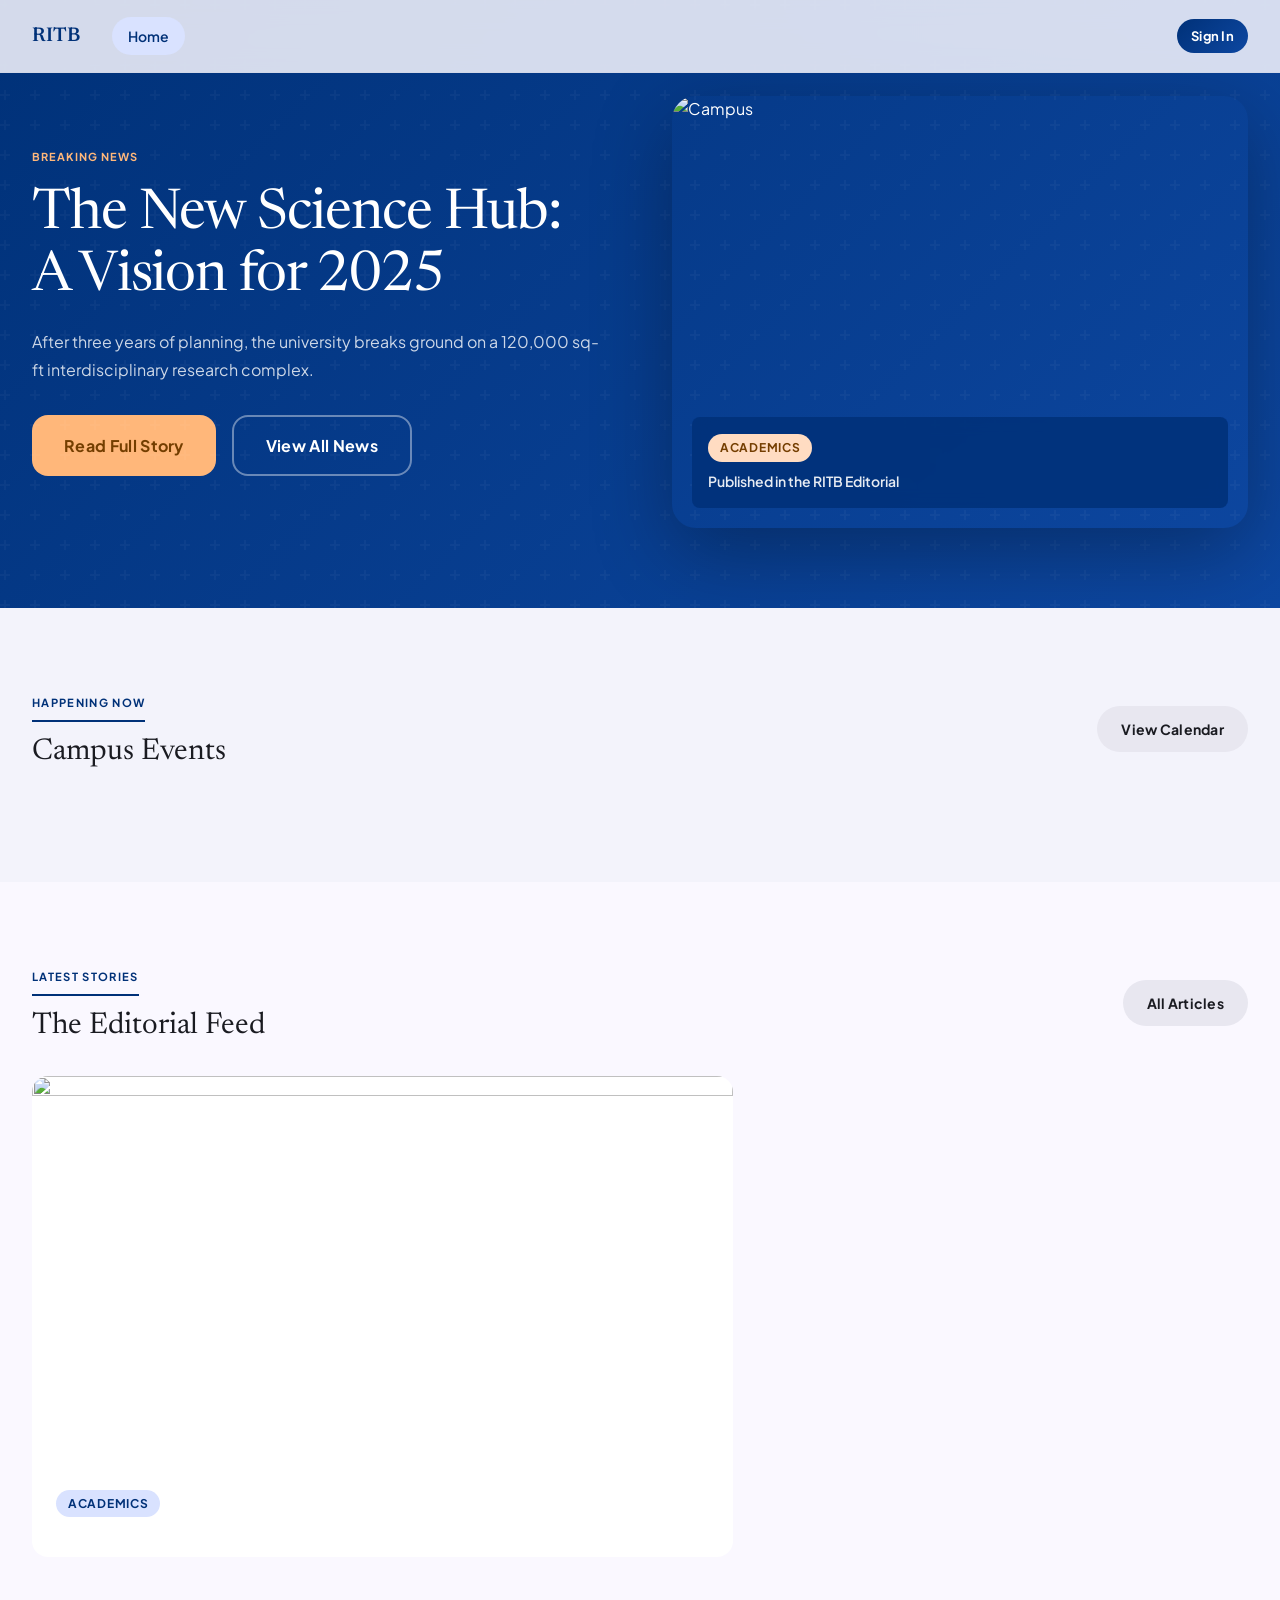
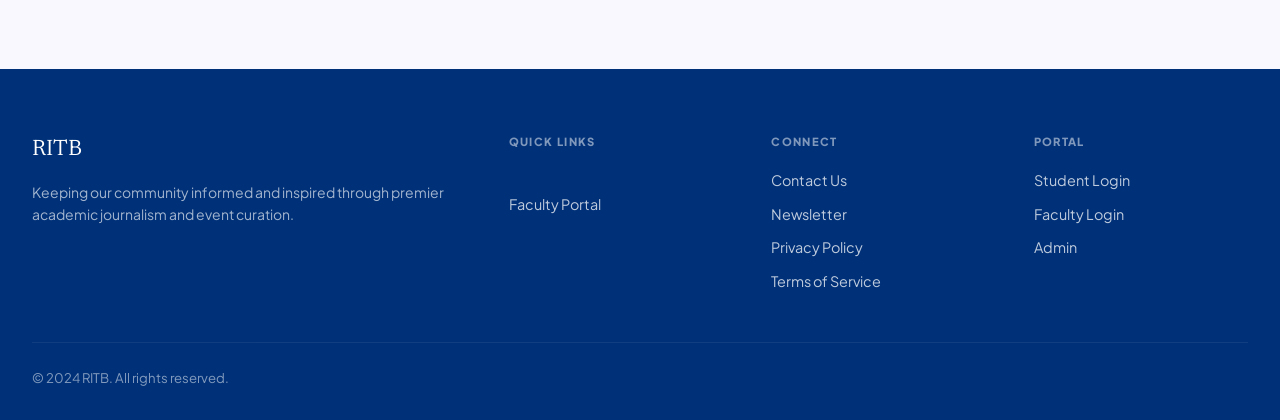
==== commit 229b5169: "feat: update web application features, styles, database and utility scripts" ====
--- a/index.html
+++ b/index.html
@@ -1,4 +1,4 @@
-<!DOCTYPE html>
+﻿<!DOCTYPE html>
 <html lang="en">
 
 <head>
@@ -20,9 +20,9 @@
       <a href="index.html" class="nav-logo">RITB</a>
       <div class="nav-links" id="nav-links">
         <a href="index.html" class="active">Home</a>
-        <a href="news-archive.html">News</a>
-        <a href="events-calendar.html">Events</a>
-        <a href="faculty-directory.html">Faculty</a>
+        <a href="news-archive.html" class="nav-link-protected">News</a>
+        <a href="events-calendar.html" class="nav-link-protected">Events</a>
+        <a href="faculty-directory.html" class="nav-link-protected">Faculty</a>
       </div>
       <button class="nav-menu-btn" onclick="toggleMenu()" style="margin-left:auto; margin-right: 1rem;">
         <span class="material-symbols-rounded">menu</span>
@@ -139,9 +139,9 @@
         <div>
           <div class="footer-heading">Quick Links</div>
           <ul>
-            <li><a href="news-archive.html">News Archive</a></li>
-            <li><a href="events-calendar.html">Events Calendar</a></li>
-            <li><a href="faculty-directory.html">Faculty Directory</a></li>
+            <li><a href="news-archive.html" class="nav-link-protected">News Archive</a></li>
+            <li><a href="events-calendar.html" class="nav-link-protected">Events Calendar</a></li>
+            <li><a href="faculty-directory.html" class="nav-link-protected">Faculty Directory</a></li>
             <li><a href="login.html">Faculty Portal</a></li>
           </ul>
         </div>
@@ -228,17 +228,20 @@
       try {
         const events = await apiFetch('/api/events');
         
-        // Filter for upcoming events (where end time is in the future)
-        const now = new Date();
-        const upcomingEvents = events.filter(ev => {
-          if (!ev.event_date || !ev.time_end) return true; // keep if data missing
-          const [hours, minutes] = ev.time_end.split(':');
-          const endDateTime = new Date(ev.event_date);
-          endDateTime.setHours(parseInt(hours, 10), parseInt(minutes, 10), 0, 0);
-          return endDateTime >= now;
-        });
+        // Sort all events so the most recent ones (closest to today, or just passed) show up
+        // The API returns them ASC (oldest first). Let's reverse to show newest first
+        const sortedEvents = events.reverse();
         
-        const shown = upcomingEvents.slice(0, 3);
+        const shown = sortedEvents.slice(0, 3);
+        if (!shown.length) {
+          document.getElementById('events-grid').innerHTML = `
+            <div style="grid-column:1/-1;text-align:center;padding:3rem 1rem;color:var(--on-surface-variant)">
+              <span class="material-symbols-rounded" style="font-size:3rem;display:block;margin-bottom:.75rem;opacity:.4">event_busy</span>
+              <p style="font-size:1rem;font-weight:600;margin-bottom:.25rem">No events yet</p>
+              <p style="font-size:.875rem">Check back soon — new events will appear here.</p>
+            </div>`;
+          return;
+        }
         document.getElementById('events-grid').innerHTML = shown.map(ev => `
       <a href="event-detail.html?id=${ev.id}" class="card" style="display:block">
         <img class="card-img" src="${ev.image_url}" alt="" onerror="imgFallback(this,'event')">
@@ -272,4 +275,4 @@
   </script>
 </body>
 
-</html>
+</html>
--- a/styles.css
+++ b/styles.css
@@ -728,6 +728,29 @@
   }
 }
 
+/* ─── Photo Mode Toggle Buttons (teacher-dashboard) ─── */
+.photo-toggle-btn {
+  padding: 0.35rem 0.85rem;
+  border: 1.5px solid var(--outline-variant);
+  border-radius: var(--radius-full);
+  background: var(--surface-container-lowest);
+  color: var(--on-surface-variant);
+  font-size: 0.8rem;
+  font-weight: 600;
+  cursor: pointer;
+  transition: all 0.18s ease;
+  white-space: nowrap;
+}
+.photo-toggle-btn:hover {
+  border-color: var(--primary);
+  color: var(--primary);
+}
+.photo-toggle-btn.active {
+  background: var(--primary);
+  border-color: var(--primary);
+  color: var(--on-primary);
+}
+
 /* ─── Sidebar Dashboard Layout ─── */
 .dashboard-layout {
   display: flex;
@@ -1087,6 +1110,30 @@
     display: flex;
   }
 
+  /* Light background dropdown: force nav links to use dark text */
+  .nav-links.active a {
+    color: var(--on-surface) !important;
+  }
+
+  /* Dark nav pages: dropdown stays dark so white link text stays readable */
+  .dark-nav .nav-links {
+    background: rgba(22, 22, 28, 0.98);
+    border-top-color: rgba(255,255,255,0.1);
+    box-shadow: 0 8px 24px rgba(0,0,0,0.4);
+  }
+  .dark-nav .nav-links.active a {
+    color: rgba(255,255,255,0.85) !important;
+  }
+  .dark-nav .nav-links.active a:hover {
+    color: #fff !important;
+    background: rgba(255,255,255,0.08);
+    border-radius: var(--radius-sm);
+  }
+  /* Dark nav: mobile-auth-link buttons match dark theme */
+  .dark-nav #mobile-auth-link {
+    border-top-color: rgba(255,255,255,0.1);
+  }
+
   .nav-menu-btn {
     display: flex !important;
   }
@@ -1096,13 +1143,21 @@
     gap: 0.5rem;
   }
 
+  /* Hide Sign In button in nav bar on mobile — it appears in the dropdown instead */
   .nav-actions {
-    gap: 0.5rem;
+    display: none !important;
   }
 
   .btn-nav-login {
     padding: 0.4rem 0.875rem;
     font-size: 0.8rem;
+    display: block;
+    text-align: center;
+  }
+
+  /* Show sign-in inside the mobile nav dropdown */
+  .nav-links.active {
+    padding-bottom: 0.5rem;
   }
 
   /* ── Sections ── */
@@ -1120,6 +1175,24 @@
   }
 
   /* ── Inline grids in index.html hero ── */
+  /* ── Hero section: ensure no height clipping on mobile ── */
+  #hero-section {
+    height: auto !important;
+    min-height: unset !important;
+    overflow: visible !important;
+    padding-bottom: 3rem !important;
+  }
+  /* Hero 1fr 1fr grid → stack, hide image column */
+  #hero-section [style*="grid-template-columns:1fr 1fr"],
+  #hero-section [style*="grid-template-columns: 1fr 1fr"] {
+    grid-template-columns: 1fr !important;
+    gap: 1.5rem !important;
+  }
+  /* Hide the hero image div on mobile; text takes full width */
+  #hero-section > .container > div > div:last-child {
+    display: none !important;
+  }
+
   [style*="grid-template-columns:1fr 1fr"],
   [style*="grid-template-columns: 1fr 1fr"] {
     grid-template-columns: 1fr !important;
@@ -1255,13 +1328,11 @@
     overflow-x: hidden;
   }
 
-  * {
+  img,
+  video,
+  iframe,
+  table {
     max-width: 100%;
-  }
-
-  img {
-    max-width: 100%;
-    height: auto;
   }
 
   /* ── Fix hero card image overlay on mobile ── */
@@ -1348,3 +1419,90 @@
     grid-template-columns: 1fr !important;
   }
 }
+
+/* ─────────── GLOBAL MOBILE OVERFLOW PROTECTION ─────────── */
+@media (max-width: 900px) {
+  /* Ensure no element bleeds past the viewport */
+  * {
+    max-width: 100%;
+    box-sizing: border-box;
+  }
+
+  /* All text should wrap and not stretch containers */
+  p, h1, h2, h3, h4, h5, h6, span, a, td, th, li, div {
+    overflow-wrap: break-word;
+    word-wrap: break-word;
+    word-break: break-word;
+  }
+
+  /* ── Faculty directory cards ── */
+  .faculty-card {
+    flex-direction: column !important;
+    align-items: center !important;
+    text-align: center;
+  }
+  .faculty-card img {
+    margin-bottom: 1rem;
+  }
+
+  /* ── Event detail ── */
+  .event-layout {
+    grid-template-columns: 1fr !important;
+  }
+  .event-info-box {
+    position: static !important;
+    order: -1;
+    width: 100%;
+  }
+  #event-desc {
+    max-width: 100% !important;
+    overflow-wrap: break-word;
+    word-break: break-word;
+  }
+
+  /* ── Gallery thumbnail strip ── */
+  .gallery-thumbs {
+    overflow-x: auto !important;
+    -webkit-overflow-scrolling: touch;
+    flex-wrap: nowrap !important;
+  }
+  .gallery-main {
+    height: 220px !important;
+  }
+
+  /* ── Attendance table ── */
+  .table-wrap,
+  .att-table-card {
+    overflow-x: auto !important;
+    -webkit-overflow-scrolling: touch;
+  }
+
+  /* ── Nav auth buttons in mobile dropdown ── */
+  #mobile-auth-link a,
+  #mobile-auth-link button {
+    width: 100%;
+    justify-content: center;
+    border-radius: var(--radius-pill);
+  }
+
+  /* ── Hero grid: stack on mobile so text is fully readable ── */
+  .hero-grid-2col {
+    grid-template-columns: 1fr !important;
+    gap: 2rem !important;
+  }
+  .hero-grid-2col > div:last-child {
+    display: none; /* Hide hero image on mobile to keep it clean */
+  }
+
+  /* ── Teacher dashboard tabs ── */
+  .dash-tab-bar .container {
+    overflow-x: auto;
+    -webkit-overflow-scrolling: touch;
+    flex-wrap: nowrap;
+    padding-bottom: 0;
+  }
+  .dash-tab {
+    white-space: nowrap;
+    flex-shrink: 0;
+  }
+}
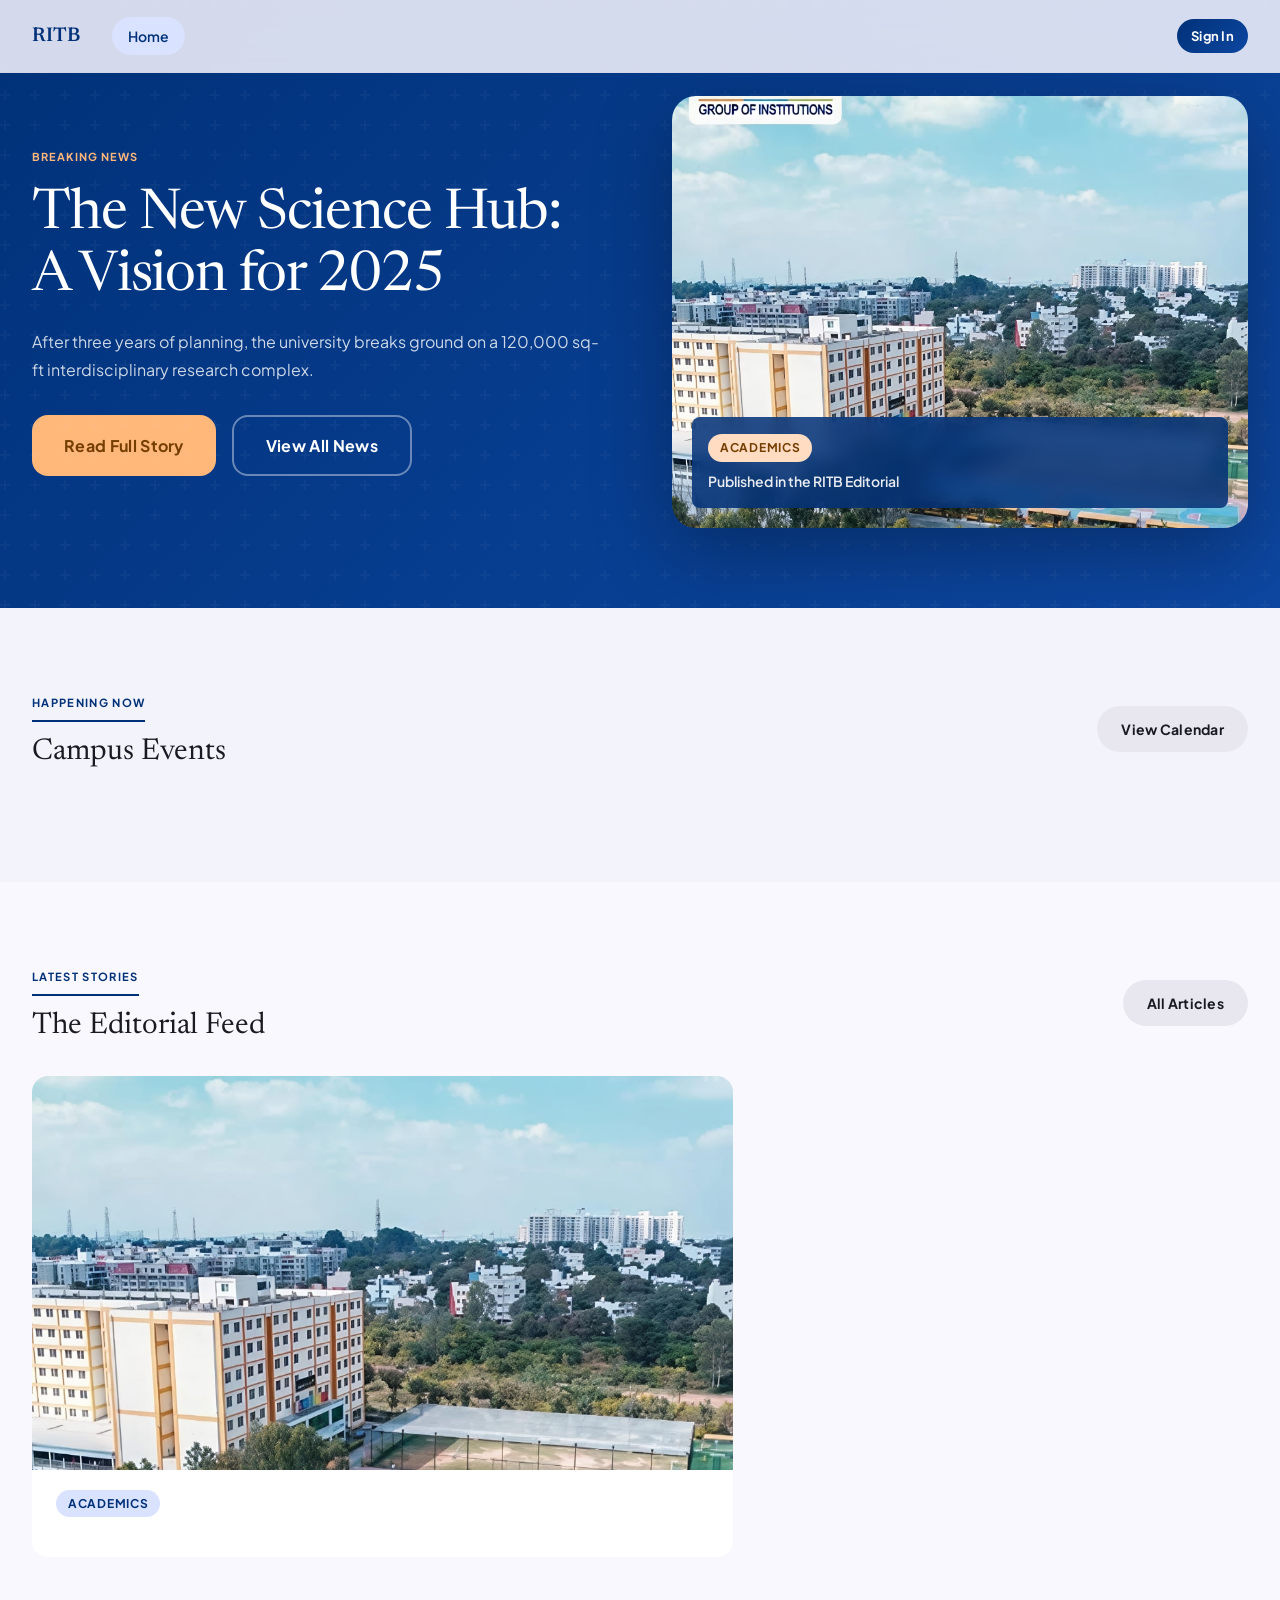
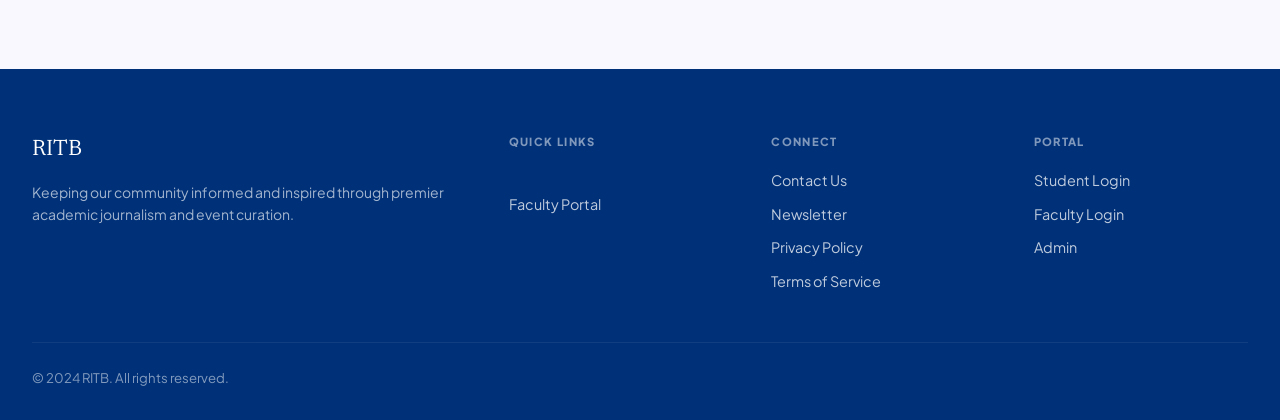
==== commit e88f5aa9: "feat: use user's Rathinam campus image as primary hero/news banner" ====
--- a/index.html
+++ b/index.html
@@ -1,4 +1,4 @@
-﻿<!DOCTYPE html>
+<!DOCTYPE html>
 <html lang="en">
 
 <head>
@@ -10,6 +10,7 @@
   <link rel="stylesheet" href="styles.css">
   <link rel="stylesheet"
     href="https://fonts.googleapis.com/css2?family=Material+Symbols+Rounded:opsz,wght,FILL,GRAD@20..48,100..700,0..1,-50..200">
+  <script src="app.js"></script>
 </head>
 
 <body>
@@ -55,7 +56,7 @@
           </div>
         </div>
         <div style="position:relative">
-          <img id="hero-img" src="https://images.unsplash.com/photo-1562774053-701939374585?w=800" alt="Campus"
+          <img id="hero-img" src="/uploads/rathinam_campus.jpg" alt="Campus"
             style="border-radius:var(--radius-xl);width:100%;aspect-ratio:4/3;object-fit:cover;box-shadow:0 24px 80px rgba(0,0,0,0.3)"
             onerror="imgFallback(this,'news')">
           <div
@@ -177,7 +178,7 @@
           const top = news[0];
           document.getElementById('hero-title').textContent = top.title;
           document.getElementById('hero-excerpt').textContent = top.excerpt || '';
-          document.getElementById('hero-img').src = top.image_url || '';
+          document.getElementById('hero-img').src = resolveImageUrl(top.image_url);
           document.getElementById('hero-cat').textContent = top.category;
           document.getElementById('hero-btn').href = `news-detail.html?id=${top.id}`;
         }
@@ -185,7 +186,7 @@
         // Featured
         if (news.length > 1) {
           const f = news[1];
-          document.getElementById('featured-img').src = f.image_url || '';
+          document.getElementById('featured-img').src = resolveImageUrl(f.image_url);
           document.getElementById('featured-cat').textContent = f.category;
           document.getElementById('featured-date').textContent = timeAgo(f.published_at);
           document.getElementById('featured-title').textContent = f.title;
@@ -198,7 +199,7 @@
         const secondary = news.slice(2, 5);
         document.getElementById('secondary-articles').innerHTML = secondary.map(a => `
       <a href="news-detail.html?id=${a.id}" style="display:flex;gap:1rem;align-items:flex-start;text-decoration:none;padding:1rem;border-radius:var(--radius-md);background:var(--surface-container-lowest);transition:all var(--transition)" onmouseover="this.style.transform='translateY(-2px)'" onmouseout="this.style.transform=''">
-        <img src="${a.image_url || ''}" alt="" style="width:80px;height:60px;object-fit:cover;border-radius:var(--radius-sm);flex-shrink:0" onerror="imgFallback(this,'news')">
+        <img src="${resolveImageUrl(a.image_url)}" alt="" style="width:80px;height:60px;object-fit:cover;border-radius:var(--radius-sm);flex-shrink:0" onerror="imgFallback(this,'news')">
         <div>
           <span class="chip ${getCategoryColor(a.category)} label-sm" style="margin-bottom:0.25rem">${a.category}</span>
           <h4 style="font-family:var(--font-display);font-size:1rem;line-height:1.35;margin-bottom:0.25rem;color:var(--on-surface)">${a.title}</h4>
@@ -210,7 +211,7 @@
         const more = news.slice(5, 8);
         document.getElementById('more-articles').innerHTML = more.map(a => `
       <a href="news-detail.html?id=${a.id}" class="card" style="display:block">
-        <img class="card-img" src="${a.image_url}" alt="" onerror="imgFallback(this,'news')">
+        <img class="card-img" src="${resolveImageUrl(a.image_url)}" alt="" onerror="imgFallback(this,'news')">
         <div class="card-body">
           <div class="card-meta">
             <span class="chip ${getCategoryColor(a.category)} label-sm">${a.category}</span>
@@ -244,7 +245,7 @@
         }
         document.getElementById('events-grid').innerHTML = shown.map(ev => `
       <a href="event-detail.html?id=${ev.id}" class="card" style="display:block">
-        <img class="card-img" src="${ev.image_url}" alt="" onerror="imgFallback(this,'event')">
+        <img class="card-img" src="${resolveImageUrl(ev.image_url)}" alt="" onerror="imgFallback(this,'event')">
         <div class="card-body">
           <div class="card-meta">
             <span class="chip ${getCategoryColor(ev.category)}">${ev.category}</span>
